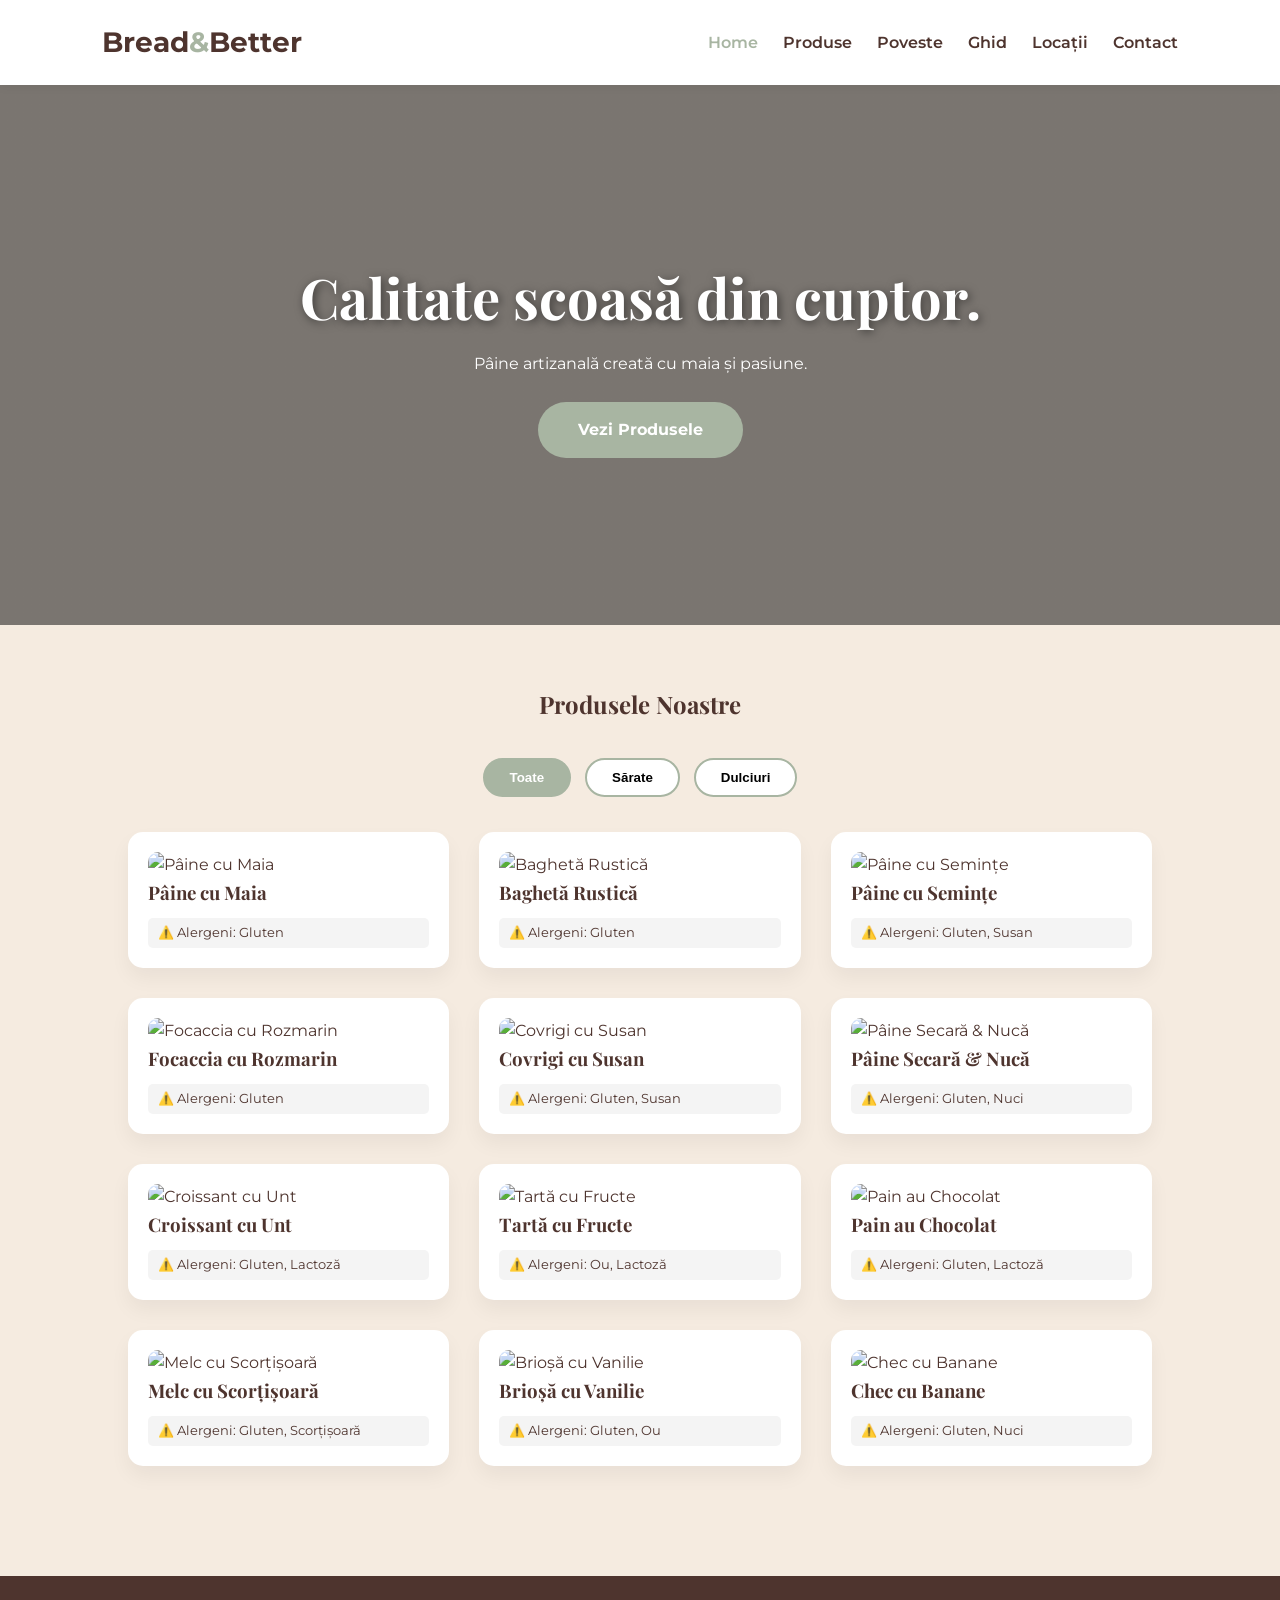
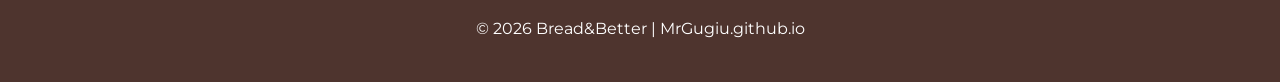
==== index.html @ 52d6c5bf "Add initial HTML structure for Bread & Better site" ====
<!DOCTYPE html>
<html lang="ro">
<head>
    <meta charset="UTF-8">
    <title>Bread & Better | Acasă</title>
    <link rel="stylesheet" href="style.css">
    <link href="https://fonts.googleapis.com/css2?family=Playfair+Display:wght@700&family=Montserrat:wght@400;600&display=swap" rel="stylesheet">
</head>
<body>
    <nav>
        <a href="index.html" class="logo">Bread<span>&</span>Better</a>
        <ul>
            <li><a href="index.html" class="active">Home</a></li>
            <li><a href="#produse">Produse</a></li>
            <li><a href="about.html">Poveste</a></li>
            <li><a href="ghid.html">Ghid</a></li>
            <li><a href="locatii.html">Locații</a></li>
            <li><a href="contact.html">Contact</a></li>
        </ul>
    </nav>

    <header class="hero" style="background-image: linear-gradient(rgba(0,0,0,0.5), rgba(0,0,0,0.5)), url('images/hero-bread.jpg');">
        <div class="hero-content">
            <h1>Calitate scoasă din cuptor.</h1>
            <p>Pâine artizanală creată cu maia și pasiune.</p><br>
            <a href="#produse" class="btn">Vezi Produsele</a>
        </div>
    </header>

    <section id="produse" class="dashboard">
        <h2>Produsele Noastre</h2>
        <div class="filters">
            <button onclick="filterProducts('all')" class="active" id="btn-all">Toate</button>
            <button onclick="filterProducts('sarat')" id="btn-sarat">Sărate</button>
            <button onclick="filterProducts('dulce')" id="btn-dulce">Dulciuri</button>
        </div>
        <div class="product-grid" id="productGrid"></div>
    </section>

    <footer><p>&copy; 2026 Bread&Better | MrGugiu.github.io</p></footer>
    <script src="script.js"></script>
</body>
</html>
---- style.css ----
:root {
    --primary: #4E342E; /* Maro profund */
    --accent: #A8B5A2;  /* Verde Salvie */
    --bg: #F5EBE0;      /* Bej cald */
    --white: #FFFFFF;
}

* { box-sizing: border-box; margin: 0; padding: 0; }

body {
    font-family: 'Montserrat', sans-serif;
    background-color: var(--bg);
    color: var(--primary);
    line-height: 1.6;
    scroll-behavior: smooth;
}

h1, h2, h3 { font-family: 'Playfair Display', serif; }

/* Navigație */
nav {
    display: flex;
    justify-content: space-between;
    align-items: center;
    padding: 20px 8%;
    background: var(--white);
    position: sticky;
    top: 0;
    z-index: 1000;
    box-shadow: 0 2px 10px rgba(0,0,0,0.05);
}

.logo { font-size: 28px; font-weight: bold; color: var(--primary); text-decoration: none; }
.logo span { color: var(--accent); }

nav ul { display: flex; list-style: none; }
nav ul li { margin-left: 25px; }
nav ul li a { text-decoration: none; color: var(--primary); font-weight: 600; transition: 0.3s; }
nav ul li a:hover, nav ul li a.active { color: var(--accent); }

/* Hero Section */
.hero {
    height: 60vh;
    display: flex;
    align-items: center;
    justify-content: center;
    text-align: center;
    color: white;
    background-size: cover;
    background-position: center;
}

.hero h1 { font-size: 3.5rem; text-shadow: 2px 2px 10px rgba(0,0,0,0.5); margin-bottom: 10px; }

/* Dashboard Produse */
.dashboard { padding: 60px 10%; text-align: center; }
.filters { margin: 30px 0; }
.filters button {
    background: white;
    border: 2px solid var(--accent);
    padding: 10px 25px;
    cursor: pointer;
    margin: 5px;
    border-radius: 25px;
    font-weight: 600;
}
.filters button.active { background: var(--accent); color: white; }

.product-grid {
    display: grid;
    grid-template-columns: repeat(auto-fit, minmax(280px, 1fr));
    gap: 30px;
}

.product-card {
    background: white;
    padding: 20px;
    border-radius: 15px;
    box-shadow: 0 10px 20px rgba(0,0,0,0.05);
    text-align: left;
}

.product-card img { width: 100%; height: 220px; object-fit: cover; border-radius: 10px; }

.allergen-tag {
    display: block;
    font-size: 0.8rem;
    background: #f4f4f4;
    padding: 5px 10px;
    margin-top: 10px;
    border-radius: 5px;
}

/* Butoane */
.btn {
    background: var(--accent);
    color: white;
    padding: 15px 40px;
    text-decoration: none;
    border-radius: 50px;
    font-weight: bold;
    display: inline-block;
}

footer { padding: 40px; text-align: center; background: var(--primary); color: white; margin-top: 50px; }
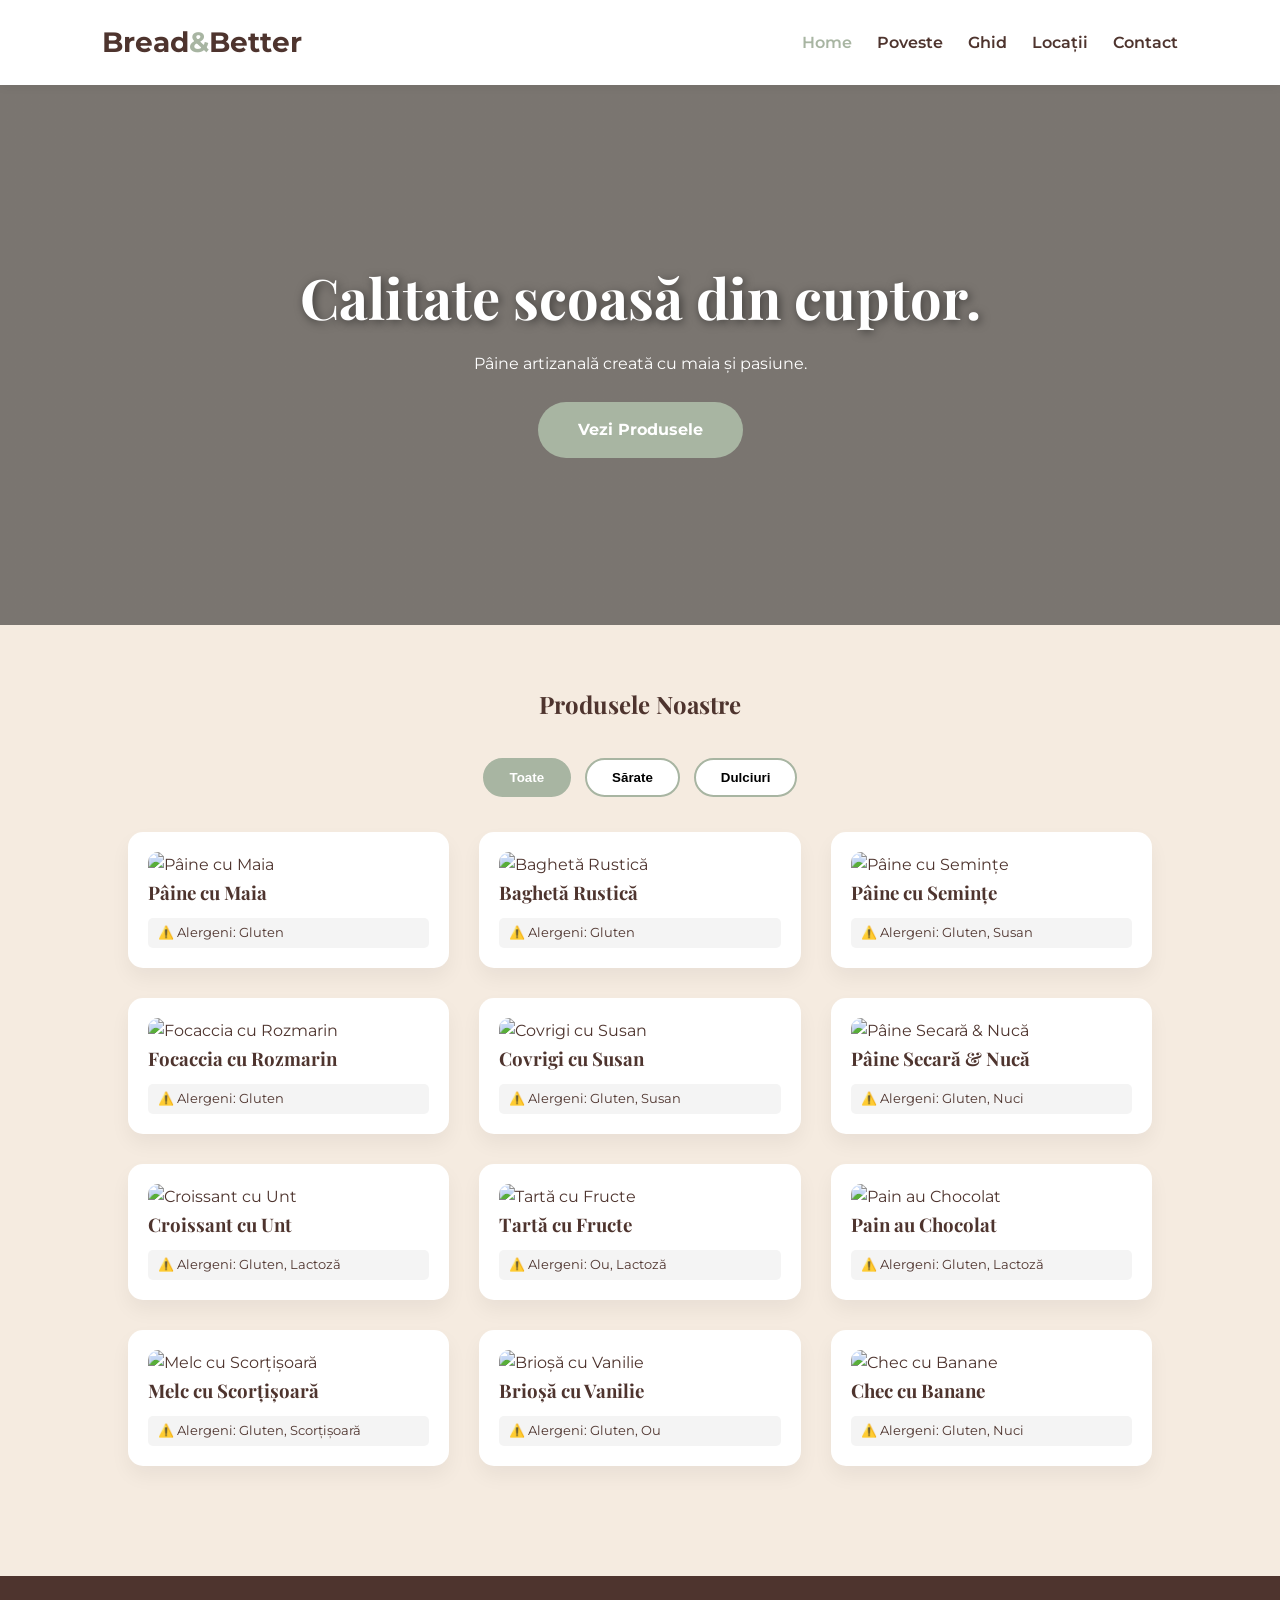
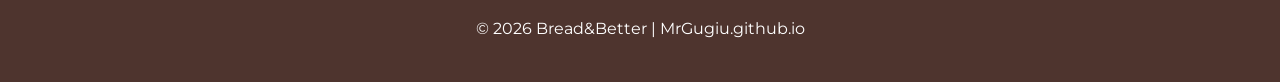
==== commit a13ad7e6: "Update index.html" ====
--- a/index.html
+++ b/index.html
@@ -2,6 +2,7 @@
 <html lang="ro">
 <head>
     <meta charset="UTF-8">
+    <meta name="viewport" content="width=device-width, initial-scale=1.0">
     <title>Bread & Better | Acasă</title>
     <link rel="stylesheet" href="style.css">
     <link href="https://fonts.googleapis.com/css2?family=Playfair+Display:wght@700&family=Montserrat:wght@400;600&display=swap" rel="stylesheet">
@@ -11,7 +12,6 @@
         <a href="index.html" class="logo">Bread<span>&</span>Better</a>
         <ul>
             <li><a href="index.html" class="active">Home</a></li>
-            <li><a href="#produse">Produse</a></li>
             <li><a href="about.html">Poveste</a></li>
             <li><a href="ghid.html">Ghid</a></li>
             <li><a href="locatii.html">Locații</a></li>
@@ -34,7 +34,8 @@
             <button onclick="filterProducts('sarat')" id="btn-sarat">Sărate</button>
             <button onclick="filterProducts('dulce')" id="btn-dulce">Dulciuri</button>
         </div>
-        <div class="product-grid" id="productGrid"></div>
+        <div class="product-grid" id="productGrid">
+            </div>
     </section>
 
     <footer><p>&copy; 2026 Bread&Better | MrGugiu.github.io</p></footer>
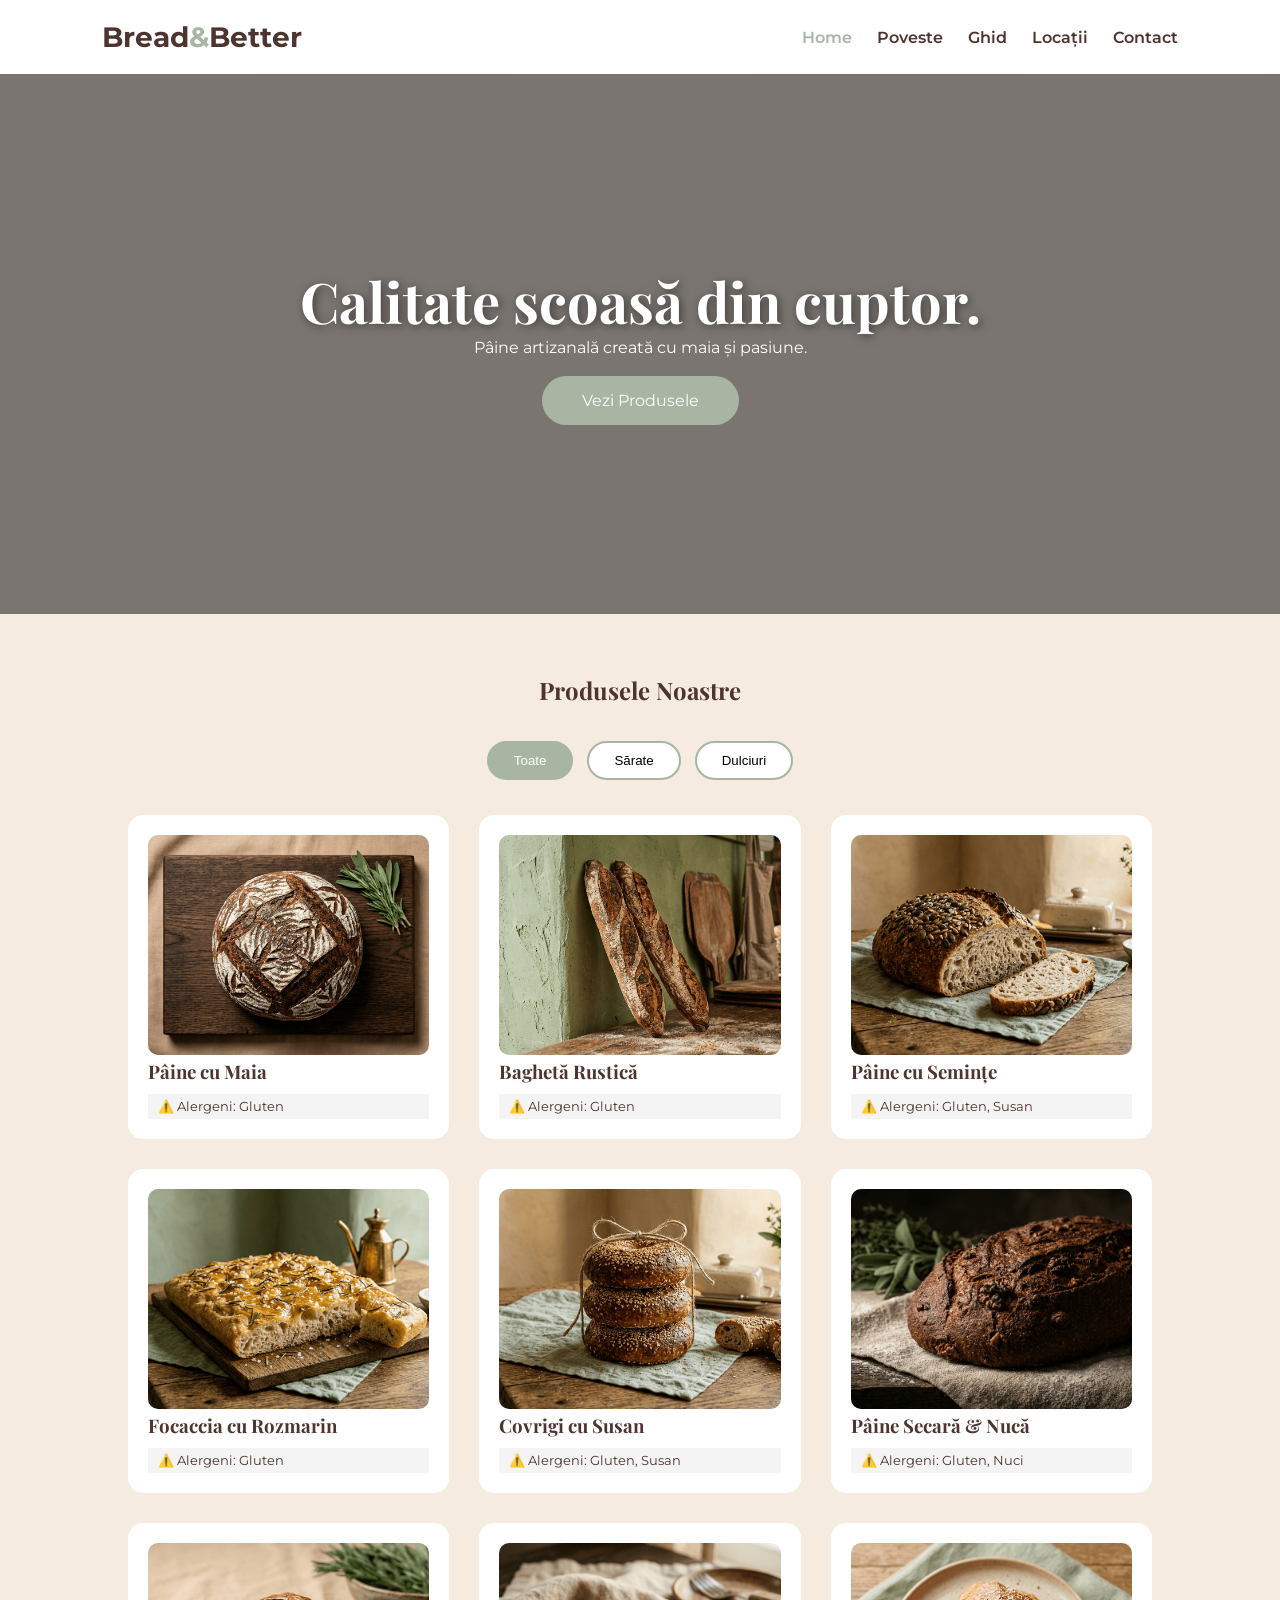
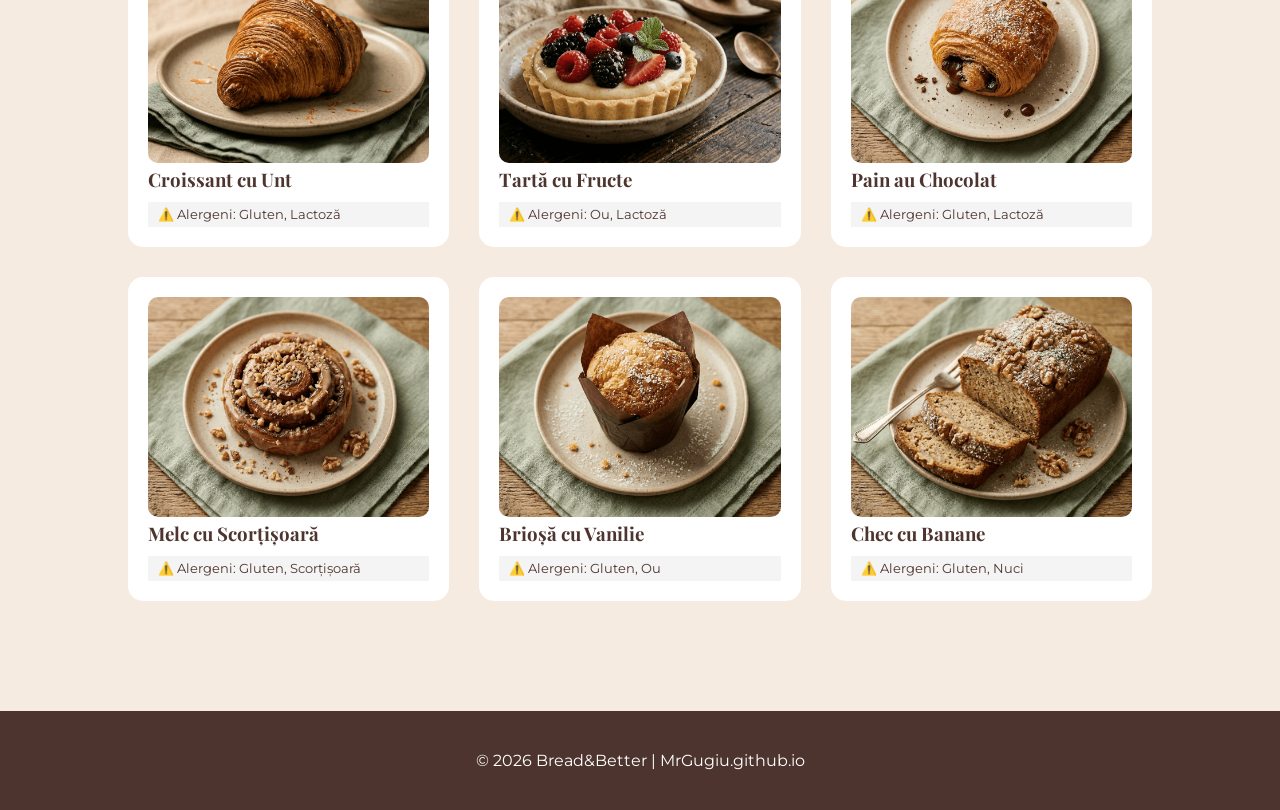
==== commit cbbb0d28: "Update hero image and fix product grid markup" ====
--- a/index.html
+++ b/index.html
@@ -19,7 +19,7 @@
         </ul>
     </nav>
 
-    <header class="hero" style="background-image: linear-gradient(rgba(0,0,0,0.5), rgba(0,0,0,0.5)), url('images/hero-bread.jpg');">
+    <header class="hero" style="background-image: linear-gradient(rgba(0,0,0,0.5), rgba(0,0,0,0.5)), url('images/hero-bread.png');">
         <div class="hero-content">
             <h1>Calitate scoasă din cuptor.</h1>
             <p>Pâine artizanală creată cu maia și pasiune.</p><br>
@@ -34,8 +34,7 @@
             <button onclick="filterProducts('sarat')" id="btn-sarat">Sărate</button>
             <button onclick="filterProducts('dulce')" id="btn-dulce">Dulciuri</button>
         </div>
-        <div class="product-grid" id="productGrid">
-            </div>
+        <div class="product-grid" id="productGrid"></div>
     </section>
 
     <footer><p>&copy; 2026 Bread&Better | MrGugiu.github.io</p></footer>
--- a/style.css
+++ b/style.css
@@ -1,7 +1,7 @@
 :root {
-    --primary: #4E342E; /* Maro profund */
-    --accent: #A8B5A2;  /* Verde Salvie */
-    --bg: #F5EBE0;      /* Bej cald */
+    --primary: #4E342E;
+    --accent: #A8B5A2;
+    --bg: #F5EBE0;
     --white: #FFFFFF;
 }
 
@@ -11,13 +11,10 @@
     font-family: 'Montserrat', sans-serif;
     background-color: var(--bg);
     color: var(--primary);
-    line-height: 1.6;
-    scroll-behavior: smooth;
 }
 
 h1, h2, h3 { font-family: 'Playfair Display', serif; }
 
-/* Navigație */
 nav {
     display: flex;
     justify-content: space-between;
@@ -27,7 +24,6 @@
     position: sticky;
     top: 0;
     z-index: 1000;
-    box-shadow: 0 2px 10px rgba(0,0,0,0.05);
 }
 
 .logo { font-size: 28px; font-weight: bold; color: var(--primary); text-decoration: none; }
@@ -35,10 +31,9 @@
 
 nav ul { display: flex; list-style: none; }
 nav ul li { margin-left: 25px; }
-nav ul li a { text-decoration: none; color: var(--primary); font-weight: 600; transition: 0.3s; }
-nav ul li a:hover, nav ul li a.active { color: var(--accent); }
+nav ul li a { text-decoration: none; color: var(--primary); font-weight: 600; }
+nav ul li a.active { color: var(--accent); }
 
-/* Hero Section */
 .hero {
     height: 60vh;
     display: flex;
@@ -50,10 +45,10 @@
     background-position: center;
 }
 
-.hero h1 { font-size: 3.5rem; text-shadow: 2px 2px 10px rgba(0,0,0,0.5); margin-bottom: 10px; }
+.hero h1 { font-size: 3.5rem; text-shadow: 2px 2px 10px rgba(0,0,0,0.5); }
 
-/* Dashboard Produse */
 .dashboard { padding: 60px 10%; text-align: center; }
+
 .filters { margin: 30px 0; }
 .filters button {
     background: white;
@@ -62,7 +57,6 @@
     cursor: pointer;
     margin: 5px;
     border-radius: 25px;
-    font-weight: 600;
 }
 .filters button.active { background: var(--accent); color: white; }
 
@@ -76,7 +70,6 @@
     background: white;
     padding: 20px;
     border-radius: 15px;
-    box-shadow: 0 10px 20px rgba(0,0,0,0.05);
     text-align: left;
 }
 
@@ -88,17 +81,14 @@
     background: #f4f4f4;
     padding: 5px 10px;
     margin-top: 10px;
-    border-radius: 5px;
 }
 
-/* Butoane */
 .btn {
     background: var(--accent);
     color: white;
     padding: 15px 40px;
     text-decoration: none;
     border-radius: 50px;
-    font-weight: bold;
     display: inline-block;
 }
 
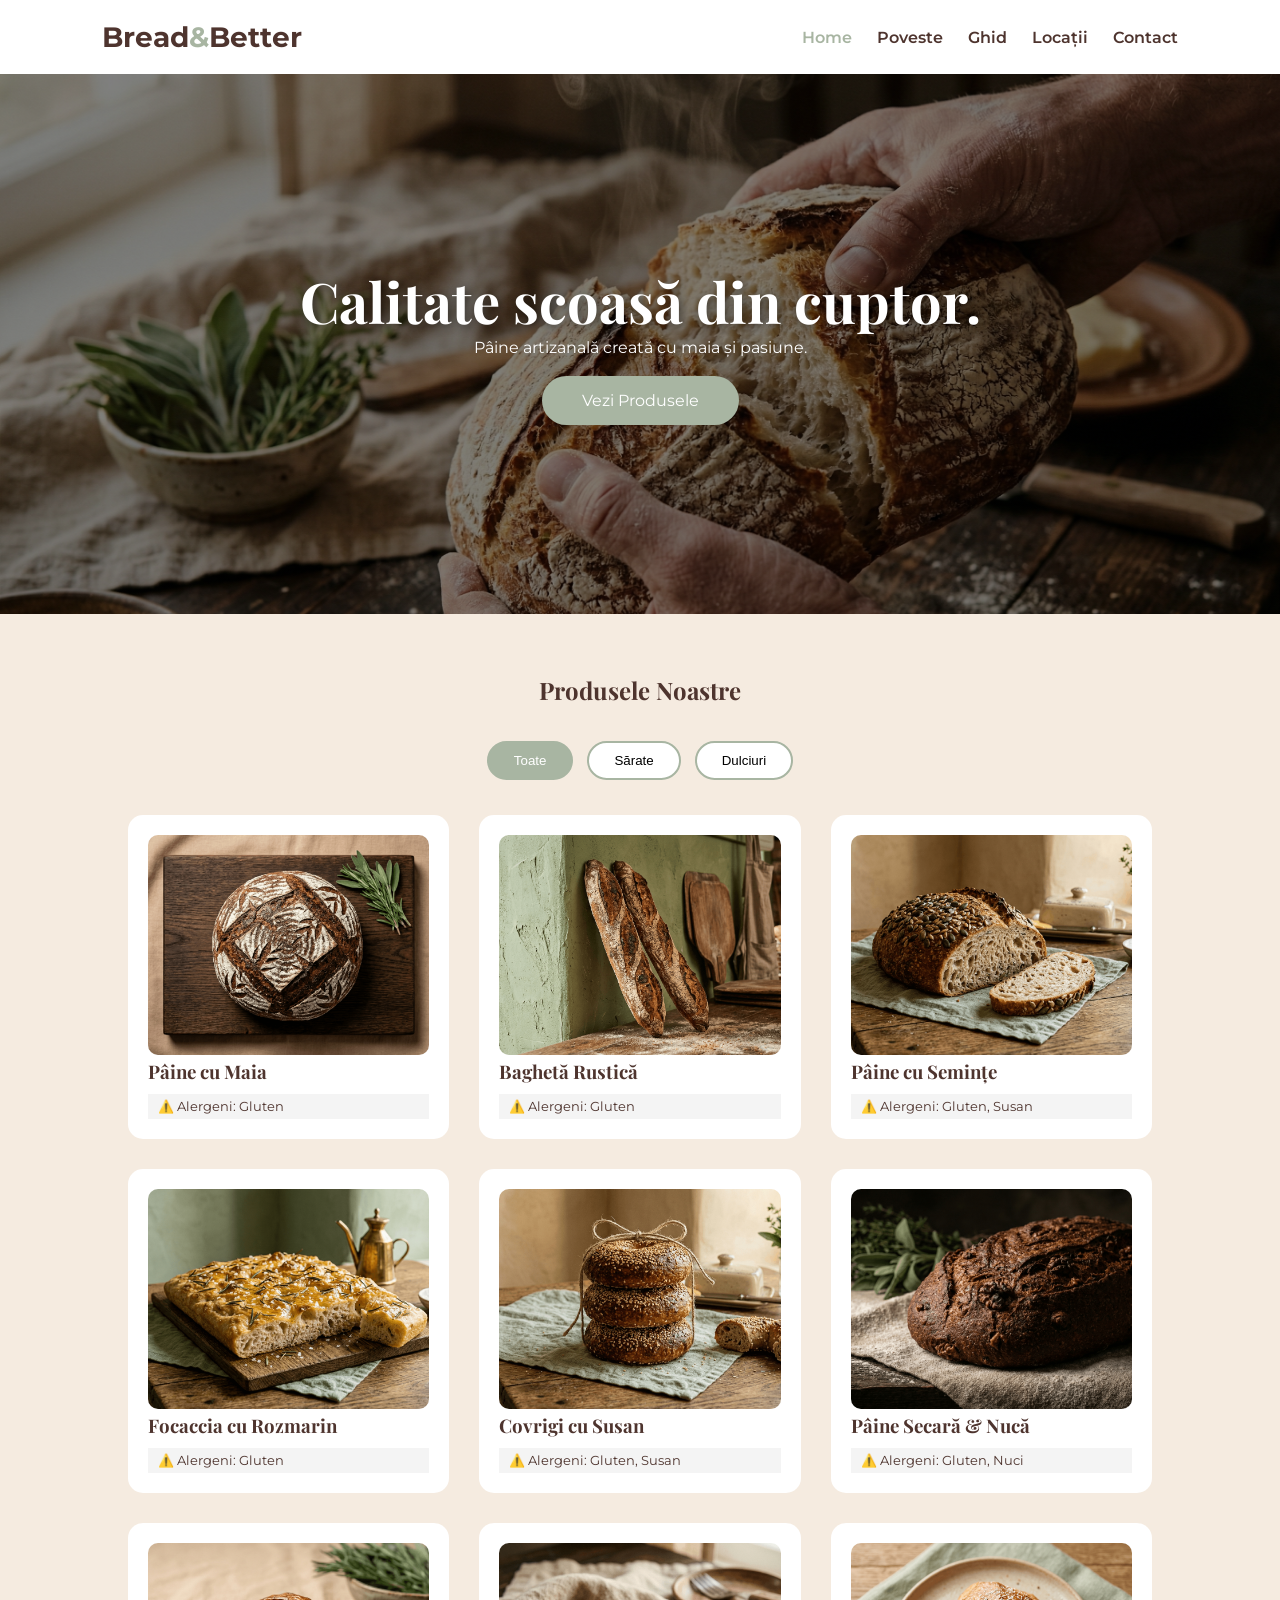
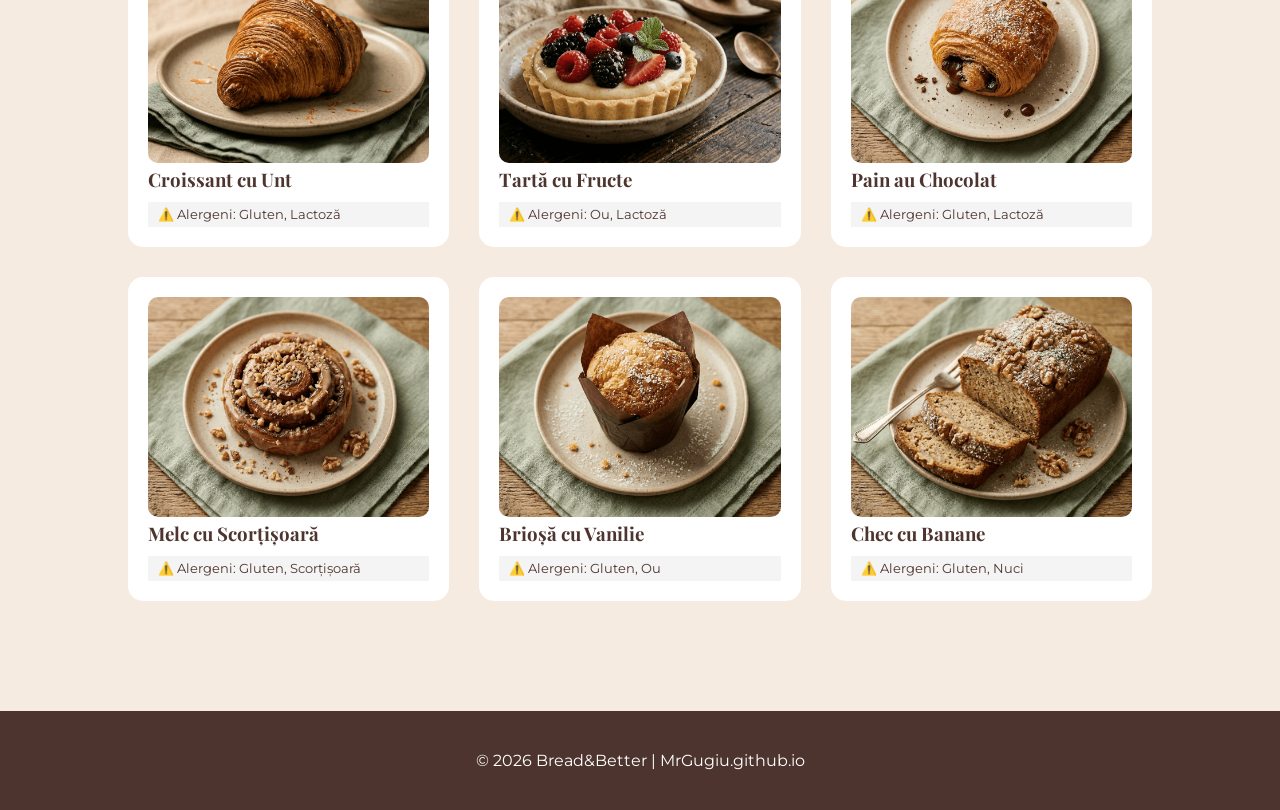
==== commit 07508770: "Update index.html" ====
(no text change in the page or its own stylesheets)
